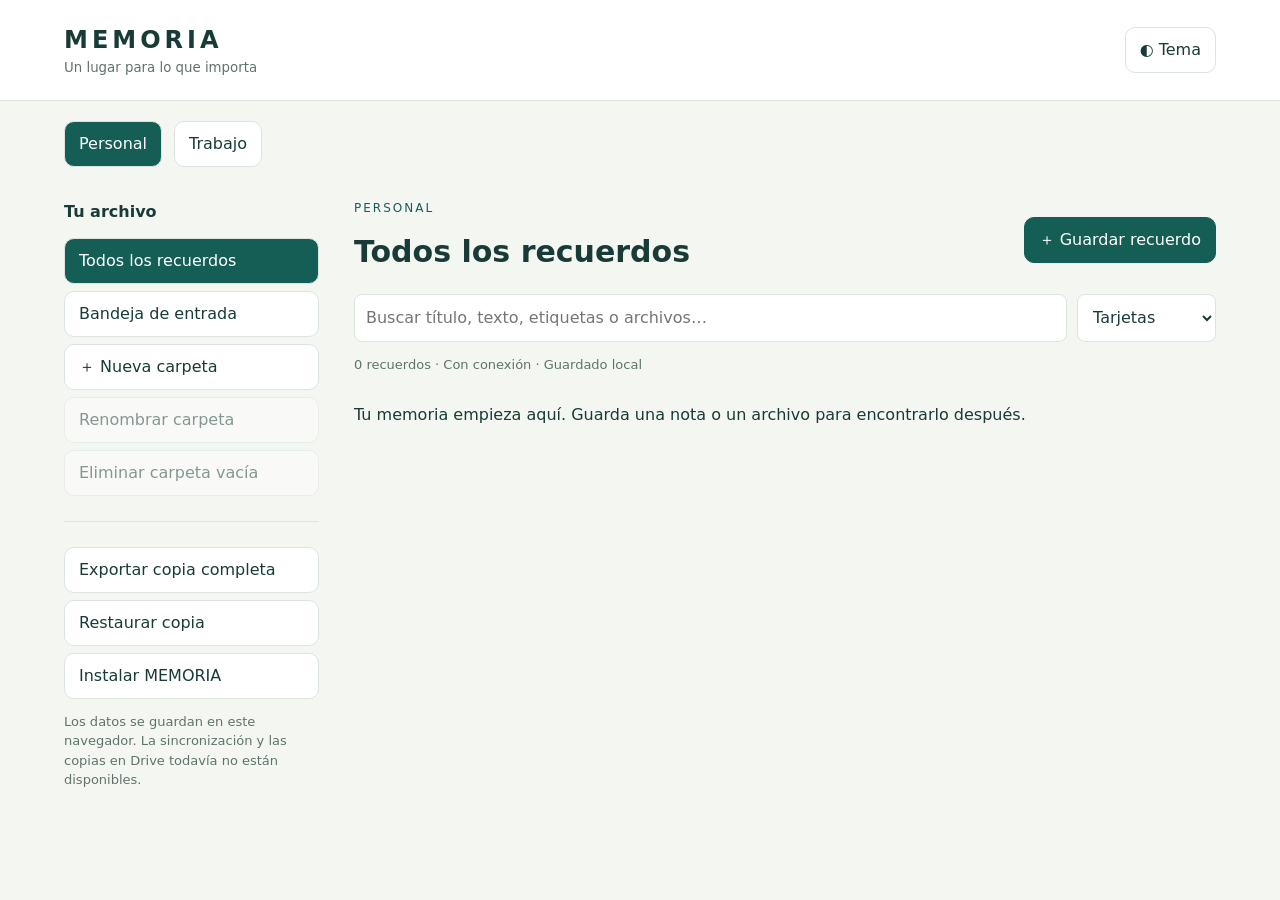
==== index.html @ 61c6ba00 "Reconstruir MEMORIA 0.2.1 con guardado local y soporte PWA" ====
<!doctype html>
<html lang="es"><head><meta charset="utf-8"><meta name="viewport" content="width=device-width,initial-scale=1"><meta name="theme-color" content="#155e55"><link rel="manifest" href="./manifest.webmanifest"><link rel="icon" href="./icons/icon-192.png"><link rel="stylesheet" href="./style.css"><title>MEMORIA</title></head>
<body><header><div><strong>MEMORIA</strong><small>Un lugar para lo que importa</small></div><button id="theme" aria-label="Cambiar tema">◐ Tema</button></header>
<nav aria-label="Espacio"><button data-space="personal" aria-pressed="true">Personal</button><button data-space="trabajo" aria-pressed="false">Trabajo</button></nav>
<div class="layout"><aside><h2>Tu archivo</h2><div id="folders"></div><button id="newFolder">＋ Nueva carpeta</button><button id="renameFolder">Renombrar carpeta</button><button id="deleteFolder">Eliminar carpeta vacía</button><hr><button id="export">Exportar copia completa</button><label class="import">Restaurar copia<input id="import" type="file" accept="application/json" hidden></label><button id="install" hidden>Instalar MEMORIA</button><p class="hint">Los datos se guardan en este navegador. La sincronización y las copias en Drive todavía no están disponibles.</p></aside>
<main><div class="toolbar"><div><p class="eyebrow" id="spaceTitle">PERSONAL</p><h1 id="folderTitle">Todos los recuerdos</h1></div><button class="primary" id="newNote">＋ Guardar recuerdo</button></div><div class="filters"><input type="search" id="search" aria-label="Buscar recuerdos" placeholder="Buscar título, texto, etiquetas o archivos…"><select id="view" aria-label="Vista"><option value="cards">Tarjetas</option><option value="timeline">Cronológica</option><option value="list">Lista</option><option value="gallery">Galería</option></select></div><p id="status" role="status" aria-live="polite">Abriendo tu archivo…</p><section id="notes" aria-label="Recuerdos"></section><p id="empty" hidden>Tu memoria empieza aquí. Guarda una nota o un archivo para encontrarlo después.</p></main></div>
<dialog id="editor"><form id="noteForm"><h2 id="editorTitle">Guardar recuerdo</h2><label>Título<input id="title" maxlength="250" required></label><label>Nota o comentarios<textarea id="body" rows="6"></textarea></label><label>Etiquetas, separadas por comas<input id="tags"></label><label>Importancia<select id="importance"><option value="normal">Normal</option><option value="alta">Alta</option></select></label><fieldset><legend>Carpetas (opcional)</legend><div id="noteFolders"></div></fieldset><label>Añadir archivos originales<input id="files" type="file" multiple></label><div id="attachments"></div><p class="hint">Los adjuntos se copian al almacenamiento del navegador. Exporta copias para protegerlos.</p><div class="actions"><button type="button" id="cancel">Cancelar</button><button class="primary" id="save" type="submit">Guardar</button></div></form></dialog>
<script src="./app.js" defer></script></body></html>
---- style.css ----
:root{font:16px/1.5 system-ui,sans-serif;color:#183b37;background:#f4f6f2;--panel:#fff;--line:#dce5dd;--muted:#5f736d;--accent:#155e55}*{box-sizing:border-box}body{margin:0}body.dark{color:#e4eee8;background:#101e1b;--panel:#1b2d28;--line:#385148;--muted:#aec2b9;--accent:#70c7b1}header{display:flex;justify-content:space-between;align-items:center;padding:22px 5%;border-bottom:1px solid var(--line);background:var(--panel)}strong{font-size:24px;letter-spacing:4px}small{display:block;color:var(--muted)}button,input,select,textarea{font:inherit}button,.import{cursor:pointer;border:1px solid var(--line);background:var(--panel);color:inherit;border-radius:10px;padding:10px 14px}button:hover,.import:hover{border-color:var(--accent)}button:focus-visible,input:focus-visible,select:focus-visible,textarea:focus-visible,a:focus-visible{outline:3px solid #d19542;outline-offset:2px}button[aria-pressed=true],button.selected{background:var(--accent);color:var(--panel)}nav{display:flex;gap:12px;padding:20px 5%}.layout{display:grid;grid-template-columns:255px 1fr;max-width:1450px;margin:auto;padding:0 5% 40px;gap:35px}aside button,.import{display:block;width:100%;margin:7px 0;text-align:left}aside h2{font-size:16px}hr{border:0;border-top:1px solid var(--line);margin:25px 0}.hint,#status{font-size:13px;color:var(--muted)}.toolbar,.actions{display:flex;justify-content:space-between;gap:14px;align-items:center}h1{font-size:30px;margin:0 0 20px}.eyebrow{color:var(--accent);font-size:12px;letter-spacing:2px}.primary{background:#155e55;color:white;border-color:#155e55}.filters{display:flex;gap:10px}input,select,textarea{padding:11px;border:1px solid var(--line);border-radius:8px;color:inherit;background:var(--panel);max-width:100%}#search{flex:1;min-width:0}#notes{display:grid;grid-template-columns:repeat(auto-fill,minmax(240px,1fr));gap:16px}.card{background:var(--panel);padding:20px;border:1px solid var(--line);border-radius:15px;overflow-wrap:anywhere}.card h2{font-size:19px;margin:0 0 8px}.card p{white-space:pre-wrap}.card img{width:100%;height:170px;object-fit:cover;border-radius:8px}.card a{display:block;color:var(--accent);margin:8px 0}.card footer{display:flex;gap:8px;margin-top:15px}.card time,.tag{font-size:12px;color:var(--muted)}.tag{display:inline-block;padding:3px 8px;background:var(--line);border-radius:8px;margin:3px}.timeline,.list{grid-template-columns:1fr!important}.list .card p{max-height:4.5em;overflow:hidden}dialog{width:min(620px,94vw);max-height:90vh;border:1px solid var(--line);border-radius:18px;color:inherit;background:var(--panel);padding:25px}dialog::backdrop{background:#0b2829a6}form>label{display:block;margin:15px 0}form>label>input,form>label>textarea,form>label>select{display:block;width:100%;margin-top:5px}fieldset{border:1px solid var(--line);border-radius:8px}#noteFolders label{display:block}.actions{margin-top:20px}button:disabled{opacity:.5;cursor:wait}@media(max-width:760px){.layout{grid-template-columns:1fr;gap:15px}aside{border-bottom:1px solid var(--line);padding-bottom:15px}aside h2{display:none}#folders{display:flex;flex-wrap:wrap;gap:6px}#folders button{width:auto;margin:0}aside>button,.import{display:inline-block;width:auto;font-size:13px}.toolbar{align-items:flex-start;flex-wrap:wrap}header{padding:15px 5%}h1{font-size:25px}}
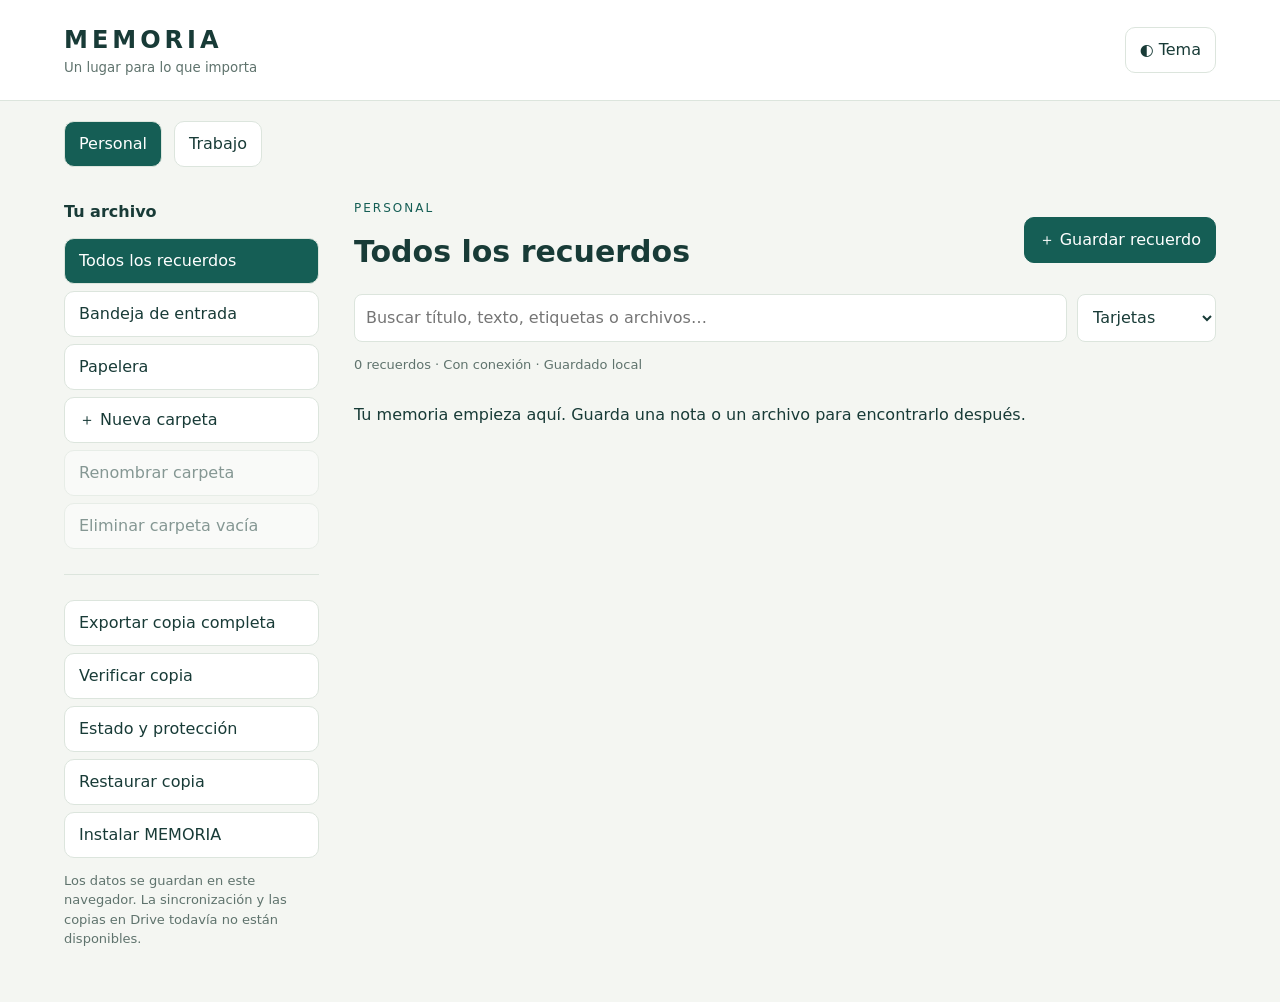
==== commit 1fb5497d: "MEMORIA 0.3: papelera, copias verificadas y recuperación transaccional" ====
--- a/index.html
+++ b/index.html
@@ -1,8 +1,9 @@
 <!doctype html>
 <html lang="es"><head><meta charset="utf-8"><meta name="viewport" content="width=device-width,initial-scale=1"><meta name="theme-color" content="#155e55"><link rel="manifest" href="./manifest.webmanifest"><link rel="icon" href="./icons/icon-192.png"><link rel="stylesheet" href="./style.css"><title>MEMORIA</title></head>
-<body><header><div><strong>MEMORIA</strong><small>Un lugar para lo que importa</small></div><button id="theme" aria-label="Cambiar tema">◐ Tema</button></header>
+<body><header><div><strong>MEMORIA</strong><small>Un lugar para lo que importa</small></div><button id="theme" aria-label="Cambiar tema">◐ Tema</button></header><div id="updateNotice" hidden role="status">Hay una actualización disponible. Guarda tus cambios antes de aplicarla. <button id="applyUpdate">Actualizar MEMORIA</button></div>
 <nav aria-label="Espacio"><button data-space="personal" aria-pressed="true">Personal</button><button data-space="trabajo" aria-pressed="false">Trabajo</button></nav>
-<div class="layout"><aside><h2>Tu archivo</h2><div id="folders"></div><button id="newFolder">＋ Nueva carpeta</button><button id="renameFolder">Renombrar carpeta</button><button id="deleteFolder">Eliminar carpeta vacía</button><hr><button id="export">Exportar copia completa</button><label class="import">Restaurar copia<input id="import" type="file" accept="application/json" hidden></label><button id="install" hidden>Instalar MEMORIA</button><p class="hint">Los datos se guardan en este navegador. La sincronización y las copias en Drive todavía no están disponibles.</p></aside>
-<main><div class="toolbar"><div><p class="eyebrow" id="spaceTitle">PERSONAL</p><h1 id="folderTitle">Todos los recuerdos</h1></div><button class="primary" id="newNote">＋ Guardar recuerdo</button></div><div class="filters"><input type="search" id="search" aria-label="Buscar recuerdos" placeholder="Buscar título, texto, etiquetas o archivos…"><select id="view" aria-label="Vista"><option value="cards">Tarjetas</option><option value="timeline">Cronológica</option><option value="list">Lista</option><option value="gallery">Galería</option></select></div><p id="status" role="status" aria-live="polite">Abriendo tu archivo…</p><section id="notes" aria-label="Recuerdos"></section><p id="empty" hidden>Tu memoria empieza aquí. Guarda una nota o un archivo para encontrarlo después.</p></main></div>
-<dialog id="editor"><form id="noteForm"><h2 id="editorTitle">Guardar recuerdo</h2><label>Título<input id="title" maxlength="250" required></label><label>Nota o comentarios<textarea id="body" rows="6"></textarea></label><label>Etiquetas, separadas por comas<input id="tags"></label><label>Importancia<select id="importance"><option value="normal">Normal</option><option value="alta">Alta</option></select></label><fieldset><legend>Carpetas (opcional)</legend><div id="noteFolders"></div></fieldset><label>Añadir archivos originales<input id="files" type="file" multiple></label><div id="attachments"></div><p class="hint">Los adjuntos se copian al almacenamiento del navegador. Exporta copias para protegerlos.</p><div class="actions"><button type="button" id="cancel">Cancelar</button><button class="primary" id="save" type="submit">Guardar</button></div></form></dialog>
-<script src="./app.js" defer></script></body></html>
+<div class="layout"><aside><h2>Tu archivo</h2><div id="folders"></div><button id="newFolder">＋ Nueva carpeta</button><button id="renameFolder">Renombrar carpeta</button><button id="deleteFolder">Eliminar carpeta vacía</button><hr><button id="export">Exportar copia completa</button><label class="import" tabindex="0" role="button">Verificar copia<input id="verify" type="file" accept="application/json" hidden></label><button id="health">Estado y protección</button><label class="import" tabindex="0" role="button">Restaurar copia<input id="import" type="file" accept="application/json" hidden></label><button id="install" hidden>Instalar MEMORIA</button><p class="hint">Los datos se guardan en este navegador. La sincronización y las copias en Drive todavía no están disponibles.</p></aside>
+<main><div class="toolbar"><div><p class="eyebrow" id="spaceTitle">PERSONAL</p><h1 id="folderTitle">Todos los recuerdos</h1></div><button class="primary" id="newNote">＋ Guardar recuerdo</button></div><div class="filters"><input type="search" id="search" aria-label="Buscar recuerdos" placeholder="Buscar título, texto, etiquetas o archivos…"><select id="view" aria-label="Vista"><option value="cards">Tarjetas</option><option value="timeline">Cronológica</option><option value="list">Lista</option><option value="gallery">Galería</option></select></div><p id="status" role="status" aria-live="polite">Abriendo tu archivo…</p><p id="trashHelp" class="hint" hidden>Los recuerdos y sus archivos se conservan al menos 15 días. Después puedes eliminarlos definitivamente de forma manual. Mientras no lo hagas, siguen siendo recuperables.</p><section id="notes" aria-label="Recuerdos"></section><p id="empty" hidden>Tu memoria empieza aquí. Guarda una nota o un archivo para encontrarlo después.</p></main></div>
+<dialog id="editor"><form id="noteForm"><h2 id="editorTitle">Guardar recuerdo</h2><label>Título (opcional)<input id="title" maxlength="250" placeholder="Se completa a partir del contenido"></label><label>Nota o comentarios<textarea id="body" rows="6"></textarea></label><details><summary>Organizar y añadir detalles (opcional)</summary><label>Etiquetas, separadas por comas<input id="tags"></label><label>Importancia<select id="importance"><option value="normal">Normal</option><option value="alta">Alta</option></select></label><fieldset><legend>Carpetas (opcional)</legend><div id="noteFolders"></div></fieldset></details><label>Añadir archivos originales<input id="files" type="file" multiple></label><div id="attachments"></div><p class="hint">Los adjuntos se copian al almacenamiento del navegador. Exporta copias para protegerlos.</p><div class="actions"><button type="button" id="cancel">Cancelar</button><button class="primary" id="save" type="submit">Guardar</button></div></form></dialog>
+<dialog id="healthDialog"><h2>Estado y protección</h2><div id="healthText"></div><button id="persist">Solicitar conservación del almacenamiento</button><p id="persistResult" class="hint"></p><button id="closeHealth">Cerrar</button></dialog>
+<script src="./storage.js" defer></script><script src="./app.js" defer></script><script src="./protection.js" defer></script><script src="./start.js" defer></script></body></html>
--- a/style.css
+++ b/style.css
@@ -1 +1,2 @@
 :root{font:16px/1.5 system-ui,sans-serif;color:#183b37;background:#f4f6f2;--panel:#fff;--line:#dce5dd;--muted:#5f736d;--accent:#155e55}*{box-sizing:border-box}body{margin:0}body.dark{color:#e4eee8;background:#101e1b;--panel:#1b2d28;--line:#385148;--muted:#aec2b9;--accent:#70c7b1}header{display:flex;justify-content:space-between;align-items:center;padding:22px 5%;border-bottom:1px solid var(--line);background:var(--panel)}strong{font-size:24px;letter-spacing:4px}small{display:block;color:var(--muted)}button,input,select,textarea{font:inherit}button,.import{cursor:pointer;border:1px solid var(--line);background:var(--panel);color:inherit;border-radius:10px;padding:10px 14px}button:hover,.import:hover{border-color:var(--accent)}button:focus-visible,input:focus-visible,select:focus-visible,textarea:focus-visible,a:focus-visible{outline:3px solid #d19542;outline-offset:2px}button[aria-pressed=true],button.selected{background:var(--accent);color:var(--panel)}nav{display:flex;gap:12px;padding:20px 5%}.layout{display:grid;grid-template-columns:255px 1fr;max-width:1450px;margin:auto;padding:0 5% 40px;gap:35px}aside button,.import{display:block;width:100%;margin:7px 0;text-align:left}aside h2{font-size:16px}hr{border:0;border-top:1px solid var(--line);margin:25px 0}.hint,#status{font-size:13px;color:var(--muted)}.toolbar,.actions{display:flex;justify-content:space-between;gap:14px;align-items:center}h1{font-size:30px;margin:0 0 20px}.eyebrow{color:var(--accent);font-size:12px;letter-spacing:2px}.primary{background:#155e55;color:white;border-color:#155e55}.filters{display:flex;gap:10px}input,select,textarea{padding:11px;border:1px solid var(--line);border-radius:8px;color:inherit;background:var(--panel);max-width:100%}#search{flex:1;min-width:0}#notes{display:grid;grid-template-columns:repeat(auto-fill,minmax(240px,1fr));gap:16px}.card{background:var(--panel);padding:20px;border:1px solid var(--line);border-radius:15px;overflow-wrap:anywhere}.card h2{font-size:19px;margin:0 0 8px}.card p{white-space:pre-wrap}.card img{width:100%;height:170px;object-fit:cover;border-radius:8px}.card a{display:block;color:var(--accent);margin:8px 0}.card footer{display:flex;gap:8px;margin-top:15px}.card time,.tag{font-size:12px;color:var(--muted)}.tag{display:inline-block;padding:3px 8px;background:var(--line);border-radius:8px;margin:3px}.timeline,.list{grid-template-columns:1fr!important}.list .card p{max-height:4.5em;overflow:hidden}dialog{width:min(620px,94vw);max-height:90vh;border:1px solid var(--line);border-radius:18px;color:inherit;background:var(--panel);padding:25px}dialog::backdrop{background:#0b2829a6}form>label{display:block;margin:15px 0}form>label>input,form>label>textarea,form>label>select{display:block;width:100%;margin-top:5px}fieldset{border:1px solid var(--line);border-radius:8px}#noteFolders label{display:block}.actions{margin-top:20px}button:disabled{opacity:.5;cursor:wait}@media(max-width:760px){.layout{grid-template-columns:1fr;gap:15px}aside{border-bottom:1px solid var(--line);padding-bottom:15px}aside h2{display:none}#folders{display:flex;flex-wrap:wrap;gap:6px}#folders button{width:auto;margin:0}aside>button,.import{display:inline-block;width:auto;font-size:13px}.toolbar{align-items:flex-start;flex-wrap:wrap}header{padding:15px 5%}h1{font-size:25px}}
+details{margin:15px 0}details label{display:block;margin:12px 0}details input,details select{max-width:100%}details label>input:not([type=checkbox]),details label>select{display:block;width:100%}summary{cursor:pointer;color:var(--accent)}#updateNotice{padding:12px 5%;background:#fff0c9;color:#183b37}#healthText{font-size:14px}.card footer{flex-wrap:wrap}
